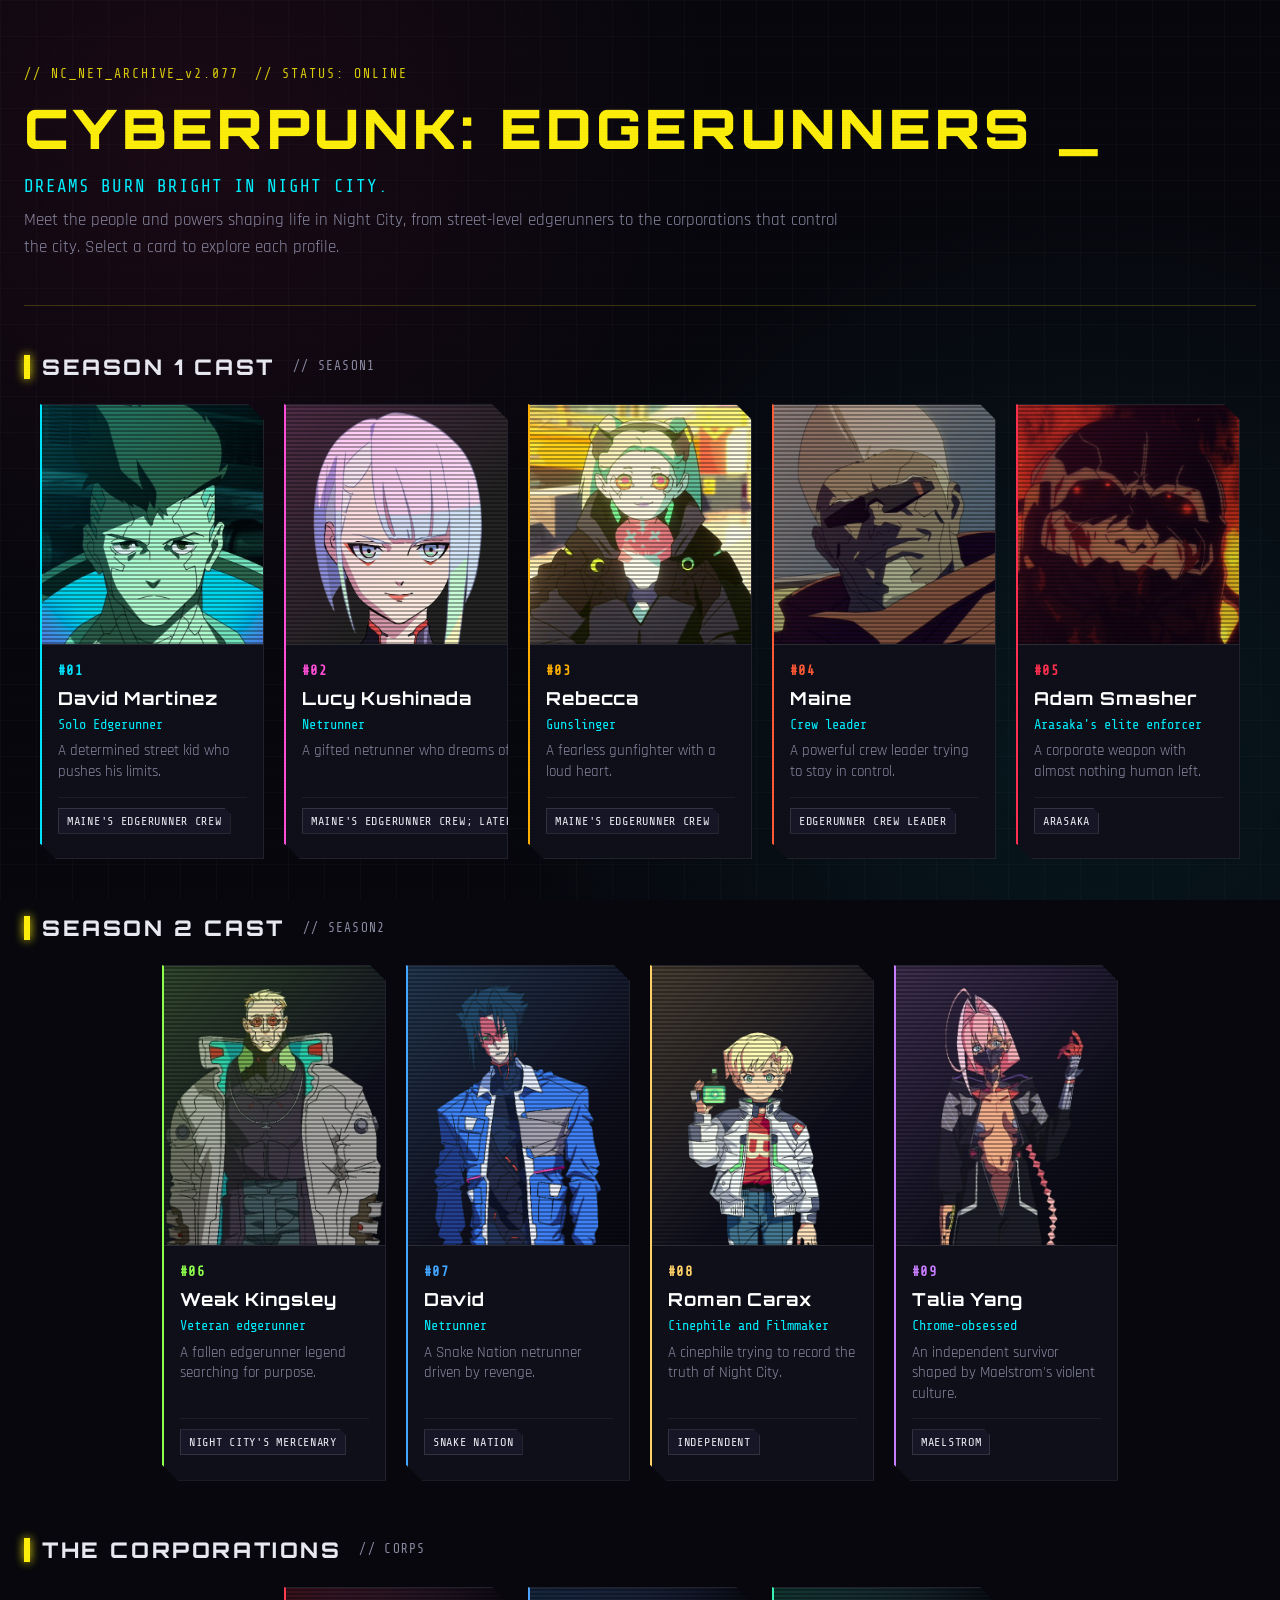
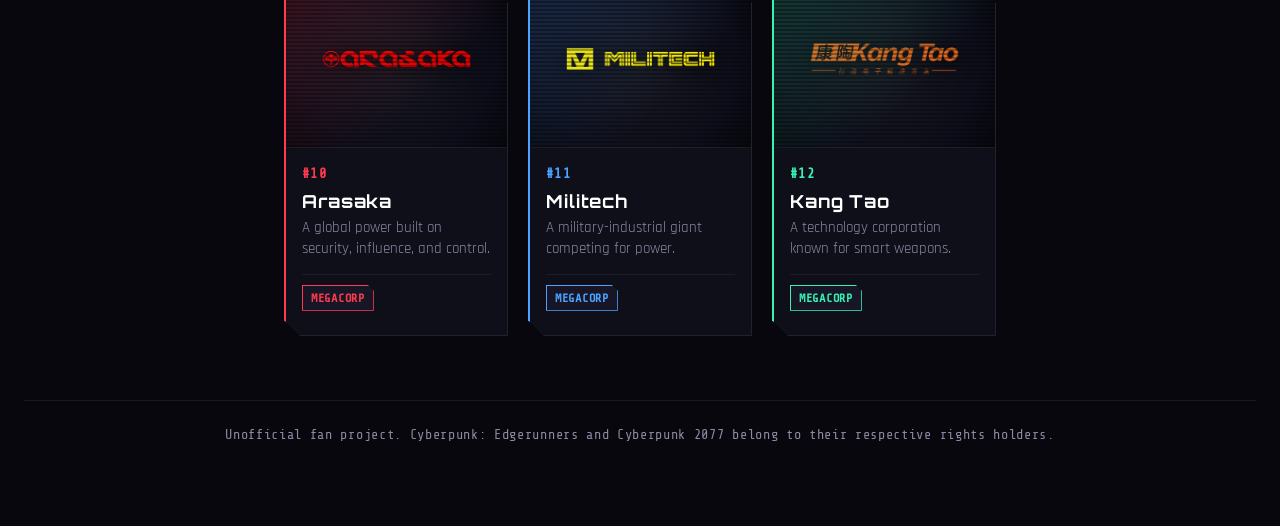
==== A02/index.html @ 6b8f0552 "Add A01 and A02" ====
<!doctype html>
<html lang="en">

<head>
  <meta charset="UTF-8">
  <meta name="viewport" content="width=device-width, initial-scale=1.0">
  <meta name="description" content="Cyberpunk: Edgerunners Character and Megacorporation Dex">
  <title>Cyberpunk: Edgerunners</title>

  <!-- Google Fonts: Orbitron (Display), Rajdhani (Body), Share Tech Mono (HUD/Code) -->
  <link rel="preconnect" href="https://fonts.googleapis.com">
  <link rel="preconnect" href="https://fonts.gstatic.com" crossorigin>
  <link
    href="https://fonts.googleapis.com/css2?family=Orbitron:wght@600;800;900&family=Rajdhani:wght@500;600;700&family=Share+Tech+Mono&display=swap"
    rel="stylesheet">

  <link href="https://cdn.jsdelivr.net/npm/bootstrap@5.3.8/dist/css/bootstrap.min.css" rel="stylesheet"
    integrity="sha384-sRIl4kxILFvY47J16cr9ZwB07vP4J8+LH7qKQnuqkuIAvNWLzeN8tE5YBujZqJLB" crossorigin="anonymous">

  <link rel="stylesheet" href="style.css">
  <script src="script.js" defer></script>
</head>

<body>
  <!-- Ambient CRT Scanlines: Decorative overlay creating a retro display effect -->
  <div class="scanlines" aria-hidden="true"></div>

  <div class="site-wrapper">
    <!-- Header: Dynamic HUD status bar, title and series overview -->
    <header id="page-header" class="site-header">
      <div class="header-inner">
        <div class="hud-bar" aria-hidden="true">
          <span class="hud-status">// NC_NET_ARCHIVE_v2.077</span>
          <span class="hud-status">// STATUS: ONLINE</span>
        </div>
        <h1 id="series-title" class="series-title">
          <span id="title-text">Cyberpunk: Edgerunners</span>
          <span class="blink-cursor" aria-hidden="true">_</span>
        </h1>
        <p id="series-tagline" class="series-tagline"></p>
        <p id="series-intro" class="series-intro"></p>
      </div>
    </header>

    <!-- Main Content Container: Dynamically populated with character and corporation sections -->
    <main id="app" class="app-main" aria-live="polite">
      <!-- Loading Indicator: Displayed until JSON data finishes loading -->
      <div id="loading-state" class="status-box">
        <span class="status-indicator"></span>
        <p>INITIALIZING DATA STREAM...</p>
      </div>
    </main>

    <!-- Footer: Series notes and metadata -->
    <footer id="page-footer" class="site-footer">
      <p id="footer-note" class="footer-note"></p>
    </footer>
  </div>

  <!-- Detail Modal Dialog: Accessible popup displaying full dossiers for characters and corporations -->
  <div id="modal-backdrop" class="modal-backdrop" hidden>
    <div id="detail-modal" class="cyber-modal" role="dialog" aria-modal="true" aria-labelledby="modal-title"
      tabindex="-1">
      <button type="button" id="modal-close-btn" class="modal-close-btn" aria-label="Close profile">✕</button>

      <div id="modal-content" class="modal-content">
        <!-- Dynamically injected profile dossier content -->
      </div>
    </div>
  </div>

  <script src="https://cdn.jsdelivr.net/npm/bootstrap@5.3.8/dist/js/bootstrap.bundle.min.js"
    integrity="sha384-FKyoEForCGlyvwx9Hj09JcYn3nv7wiPVlz7YYwJrWVcXK/BmnVDxM+D2scQbITxI"
    crossorigin="anonymous"></script>
</body>

</html>
---- A02/style.css ----
/* 1. Design Tokens & CSS Custom Properties */
:root {
  /* Surface and Background Colors */
  --bg: #07070d;
  --panel: #0f0f1a;
  --panel-2: #161626;

  /* Typography Colors */
  --text: #e8e8f0;
  --muted: #8a8aa3;

  /* Cyberpunk Accent Colors */
  --yellow: #fcee0a;
  --cyan: #00f0ff;
  --magenta: #ff2a6d;

  /* Default neon accent (dynamically overridden per card/modal) */
  --accent: var(--yellow);

  /* Typography Font Stacks */
  --font-display: 'Orbitron', 'Segoe UI', -apple-system, sans-serif;
  --font-body: 'Rajdhani', system-ui, -apple-system, sans-serif;
  --font-mono: 'Share Tech Mono', ui-monospace, 'Courier New', monospace;

  /* Bootstrap Variable Customizations: Harmonize framework styles with custom palette */
  --bs-body-bg: #07070d;
  --bs-body-color: #e8e8f0;
  --bs-body-font-family: 'Rajdhani', system-ui, -apple-system, sans-serif;
  --bs-font-monospace: 'Share Tech Mono', ui-monospace, 'Courier New', monospace;
  --bs-primary: #fcee0a;
  --bs-info: #00f0ff;
  --bs-danger: #ff2a6d;
  --bs-link-color: #00f0ff;
  --bs-link-hover-color: #fcee0a;
}

/* 2. Reset & Base Document Styles */
*,
*::before,
*::after {
  box-sizing: border-box;
  margin: 0;
  padding: 0;
}

html {
  color-scheme: dark;
  scroll-behavior: smooth;
}

body {
  background-color: var(--bg);
  background-image:
    radial-gradient(circle at 15% 15%, rgba(255, 42, 109, 0.08) 0%, transparent 40%),
    radial-gradient(circle at 85% 85%, rgba(0, 240, 255, 0.07) 0%, transparent 45%),
    linear-gradient(rgba(255, 255, 255, 0.02) 1px, transparent 1px),
    linear-gradient(90deg, rgba(255, 255, 255, 0.02) 1px, transparent 1px);
  background-size: 100% 100%, 100% 100%, 36px 36px, 36px 36px;
  background-attachment: fixed;
  color: var(--text);
  font-family: var(--font-body);
  font-size: 17px;
  line-height: 1.5;
  min-height: 100vh;
  position: relative;
  overflow-x: hidden;
}

/* Prevent background body scrolling when modal overlay is open */
body.modal-open {
  overflow: hidden;
}

/* 3. Decorative CRT Scanlines Overlay */
.scanlines {
  position: fixed;
  inset: 0;
  pointer-events: none;
  z-index: 9999;
  background: repeating-linear-gradient(0deg,
      rgba(0, 0, 0, 0.3) 0px,
      rgba(0, 0, 0, 0.3) 1px,
      transparent 1px,
      transparent 3px);
  opacity: 0.06;
}

/* 4. Site Layout Container */
.site-wrapper {
  max-width: 1280px;
  margin: 0 auto;
  padding: 32px 24px 64px;
  display: flex;
  flex-direction: column;
  min-height: 100vh;
}

/* 5. Site Header */
.site-header {
  margin-bottom: 48px;
  border-bottom: 1px solid rgba(252, 238, 10, 0.2);
  padding-bottom: 28px;
  padding-top: 32px;
  position: relative;
}

.hud-bar {
  display: flex;
  flex-wrap: wrap;
  gap: 16px;
  font-family: var(--font-mono);
  font-size: 0.82rem;
  color: var(--yellow);
  letter-spacing: 0.15em;
  margin-bottom: 12px;
  opacity: 0.85;
}

.series-title {
  font-family: var(--font-display);
  font-size: clamp(2rem, 5vw, 3.4rem);
  font-weight: 900;
  color: var(--yellow);
  letter-spacing: 0.08em;
  text-transform: uppercase;
  margin-bottom: 12px;
  display: inline-block;
  cursor: default;
}

.blink-cursor {
  display: inline-block;
  color: var(--yellow);
  font-weight: 700;
  animation: cursor-blink 1s step-start infinite;
}

@keyframes cursor-blink {
  50% {
    opacity: 0;
  }
}

.series-tagline {
  font-family: var(--font-mono);
  font-size: 1.1rem;
  color: var(--cyan);
  letter-spacing: 0.06em;
  margin-bottom: 8px;
  text-transform: uppercase;
}

.series-intro {
  font-size: 1.05rem;
  color: var(--muted);
  max-width: 820px;
  line-height: 1.6;
}

/* --------------------------------------------------------------------------
   6. Main Content Container & Category Sections
   -------------------------------------------------------------------------- */
.app-main {
  flex: 1;
  display: flex;
  flex-direction: column;
  gap: 56px;
}

.dex-section {
  display: flex;
  flex-direction: column;
}

.section-header {
  display: flex;
  align-items: center;
  gap: 12px;
  margin-bottom: 24px;
}

.section-bar {
  display: inline-block;
  width: 6px;
  height: 24px;
  background-color: var(--yellow);
  box-shadow: 0 0 10px var(--yellow);
  flex-shrink: 0;
}

.section-title {
  font-family: var(--font-display);
  font-size: 1.35rem;
  font-weight: 800;
  letter-spacing: 0.12em;
  text-transform: uppercase;
  color: var(--text);
  margin: 0;
}

.section-tag {
  font-family: var(--font-mono);
  font-size: 0.8rem;
  color: var(--muted);
  letter-spacing: 0.1em;
  margin-left: 6px;
}

/* --------------------------------------------------------------------------
   7. Card Gallery Layout (Centered Flex-Wrap Grid)
   -------------------------------------------------------------------------- */
.cards-row {
  display: flex;
  flex-wrap: wrap;
  justify-content: center;
  gap: 20px;
  width: 100%;
}

/* --------------------------------------------------------------------------
   8. Card Component (Cyberpunk Chamfered Button)
   -------------------------------------------------------------------------- */
.dex-card {
  flex: 0 0 224px;
  width: 224px;
  background: var(--panel);
  border: 1px solid rgba(255, 255, 255, 0.08);
  border-left: 2px solid var(--accent);
  color: var(--text);
  text-align: left;
  cursor: pointer;
  padding: 0;
  display: flex;
  flex-direction: column;
  position: relative;
  clip-path: polygon(0 0, calc(100% - 16px) 0, 100% 16px, 100% 100%, 16px 100%, 0 calc(100% - 16px));
  filter: drop-shadow(0 2px 6px rgba(0, 0, 0, 0.6));
  transition: transform 0.2s cubic-bezier(0.16, 1, 0.3, 1),
    filter 0.2s cubic-bezier(0.16, 1, 0.3, 1),
    border-color 0.2s ease;
  animation: card-appear 0.4s ease backwards;
  animation-delay: calc(var(--card-index, 0) * 45ms);
}

@keyframes card-appear {
  from {
    opacity: 0;
    transform: translateY(14px);
  }
  to {
    opacity: 1;
    transform: translateY(0);
  }
}

.dex-card:hover {
  transform: translateY(-4px);
  border-color: var(--accent);
  filter: drop-shadow(0 0 14px var(--accent));
}

.dex-card:focus-visible {
  outline: 2px solid var(--accent);
  outline-offset: 3px;
  transform: translateY(-4px);
  border-color: var(--accent);
  filter: drop-shadow(0 0 16px var(--accent));
}

/* Card Portrait block */
.card-portrait {
  width: 100%;
  height: 240px;
  background: linear-gradient(135deg, rgba(255, 255, 255, 0.05) 0%, #111120 60%, #080811 100%);
  position: relative;
  display: flex;
  align-items: center;
  justify-content: center;
  overflow: hidden;
  border-bottom: 1px solid rgba(255, 255, 255, 0.08);
}

/* Diagonal accent glow overlay */
.card-portrait::before {
  content: "";
  position: absolute;
  inset: 0;
  background: linear-gradient(135deg, var(--accent) 0%, transparent 65%);
  opacity: 0.2;
  transition: opacity 0.25s ease;
  z-index: 1;
  pointer-events: none;
}

.dex-card:hover .card-portrait::before,
.dex-card:focus-visible .card-portrait::before {
  opacity: 0.38;
}

/* Scanlines on portrait */
.card-portrait::after {
  content: "";
  position: absolute;
  inset: 0;
  background: repeating-linear-gradient(0deg,
      rgba(0, 0, 0, 0.32) 0px,
      rgba(0, 0, 0, 0.32) 2px,
      transparent 2px,
      transparent 4px);
  pointer-events: none;
  z-index: 2;
}

/* Portrait Image (Characters) */
.portrait-image {
  position: absolute;
  inset: 0;
  width: 100%;
  height: 100%;
  object-fit: cover;
  object-position: center 10%;
  z-index: 0;
  transition: transform 0.3s cubic-bezier(0.16, 1, 0.3, 1), filter 0.3s ease;
}

.dex-card:hover .portrait-image,
.dex-card:focus-visible .portrait-image {
  transform: scale(1.05);
}

/* Season 2 Cast: Extra height & top headroom so hair and headwear are fully visible */
#season2 .card-portrait {
  height: 280px;
}

#season2 .portrait-image {
  object-fit: cover;
  object-position: center top;
  padding-top: 14px;
}

/* Corporation Logo Portrait */
.corp-portrait {
  height: 160px;
  background: radial-gradient(circle at center, rgba(255, 255, 255, 0.05) 0%, #0e0e1c 70%, #07070d 100%);
}

.corp-logo-img {
  object-fit: contain;
  padding: 16px;
  filter: drop-shadow(0 0 10px rgba(0, 0, 0, 0.9));
  transition: transform 0.3s cubic-bezier(0.16, 1, 0.3, 1), filter 0.3s ease;
}

.dex-card:hover .corp-logo-img,
.dex-card:focus-visible .corp-logo-img {
  transform: scale(1.08);
  filter: drop-shadow(0 0 12px var(--accent));
}

/* Initials / display letter (fallback) */
.portrait-initials {
  position: relative;
  z-index: 0;
  font-family: var(--font-display);
  font-size: 3rem;
  font-weight: 900;
  color: var(--accent);
  text-shadow: 0 0 16px var(--accent);
  letter-spacing: 0.05em;
  user-select: none;
}

/* Corporation specific geometric badge (fallback) */
.corp-badge {
  display: inline-flex;
  align-items: center;
  justify-content: center;
  width: 72px;
  height: 72px;
  border: 2px solid var(--accent);
  clip-path: polygon(50% 0%, 100% 25%, 100% 75%, 50% 100%, 0% 75%, 0% 25%);
  background: rgba(15, 15, 26, 0.7);
  box-shadow: inset 0 0 12px var(--accent);
}

.corp-badge .portrait-initials {
  font-size: 2.2rem;
}

/* Card Body Content */
.card-content {
  padding: 16px;
  display: flex;
  flex-direction: column;
  flex: 1;
}

.card-top {
  display: flex;
  justify-content: space-between;
  align-items: baseline;
  margin-bottom: 6px;
}

.card-number {
  font-family: var(--font-mono);
  font-size: 0.85rem;
  color: var(--accent);
  font-weight: 700;
  letter-spacing: 0.1em;
}

.card-name {
  font-family: var(--font-display);
  font-size: 1.12rem;
  font-weight: 700;
  color: #ffffff;
  letter-spacing: 0.05em;
  margin-bottom: 6px;
  line-height: 1.25;
}

/* Micro-glitch animation on hover/focus */
@keyframes name-flicker {
  0% { transform: translate(0); opacity: 1; }
  20% { transform: translate(-1.5px, 1px); opacity: 0.85; }
  40% { transform: translate(1.5px, -1px); opacity: 1; }
  60% { transform: translate(-1px, -0.5px); opacity: 0.9; }
  80% { transform: translate(1px, 0.5px); opacity: 1; }
  100% { transform: translate(0); opacity: 1; }
}

.dex-card:hover .card-name,
.dex-card:focus-visible .card-name {
  animation: name-flicker 0.25s ease;
}

.card-role {
  font-family: var(--font-mono);
  font-size: 0.85rem;
  color: var(--cyan);
  margin-bottom: 8px;
  line-height: 1.3;
}

.card-tagline {
  font-size: 0.92rem;
  color: var(--muted);
  line-height: 1.4;
  margin-bottom: 14px;
  flex: 1;
}

.card-footer {
  margin-top: auto;
  padding-top: 10px;
  border-top: 1px solid rgba(255, 255, 255, 0.06);
}

.card-tag {
  display: inline-block;
  font-family: var(--font-mono);
  font-size: 0.75rem;
  color: var(--text);
  background: var(--panel-2);
  border: 1px solid rgba(255, 255, 255, 0.12);
  padding: 3px 8px;
  letter-spacing: 0.06em;
  text-transform: uppercase;
  max-width: 100%;
  white-space: nowrap;
  overflow: hidden;
  text-overflow: ellipsis;
  clip-path: polygon(0 0, calc(100% - 6px) 0, 100% 6px, 100% 100%, 0 100%);
}

.corp-tag {
  color: var(--accent);
  border-color: var(--accent);
  font-weight: 700;
}

/* --------------------------------------------------------------------------
   9. Detail Modal Dialog & Profile Dossiers
   -------------------------------------------------------------------------- */
.modal-backdrop {
  position: fixed;
  inset: 0;
  background: rgba(5, 5, 10, 0.86);
  backdrop-filter: blur(8px);
  -webkit-backdrop-filter: blur(8px);
  display: flex;
  align-items: center;
  justify-content: center;
  z-index: 10000;
  padding: 20px;
  opacity: 1;
  transition: opacity 0.2s ease;
}

.modal-backdrop[hidden] {
  display: none !important;
  opacity: 0;
}

.cyber-modal {
  background: var(--panel);
  border: 1px solid var(--accent);
  max-width: 760px;
  width: 100%;
  max-height: 90vh;
  position: relative;
  display: flex;
  flex-direction: column;
  outline: none;
  clip-path: polygon(0 0, calc(100% - 24px) 0, 100% 24px, 100% calc(100% - 24px), calc(100% - 24px) 100%, 24px 100%, 0 calc(100% - 24px), 0 0);
  filter: drop-shadow(0 0 24px var(--accent));
  animation: modal-zoom-in 0.2s cubic-bezier(0.16, 1, 0.3, 1);
}

@keyframes modal-zoom-in {
  from { opacity: 0; transform: scale(0.96); }
  to { opacity: 1; transform: scale(1); }
}

.modal-close-btn {
  position: absolute;
  top: 14px;
  right: 18px;
  background: var(--panel-2);
  border: 1px solid var(--accent);
  color: var(--text);
  font-family: var(--font-display);
  font-size: 1.1rem;
  width: 38px;
  height: 38px;
  cursor: pointer;
  display: flex;
  align-items: center;
  justify-content: center;
  z-index: 10;
  clip-path: polygon(0 0, calc(100% - 8px) 0, 100% 8px, 100% 100%, 8px 100%, 0 calc(100% - 8px));
  transition: background 0.15s ease, color 0.15s ease, border-color 0.15s ease;
}

.modal-close-btn:hover {
  background: var(--magenta);
  color: #ffffff;
  border-color: var(--magenta);
}

.modal-close-btn:focus-visible {
  outline: 2px solid var(--yellow);
  outline-offset: 2px;
}

.modal-content {
  padding: 36px 36px 40px;
  overflow-y: auto;
  max-height: calc(90vh - 2px);
  display: flex;
  flex-direction: column;
  gap: 24px;
}

/* Custom Scrollbar for Modal */
.modal-content::-webkit-scrollbar { width: 8px; }
.modal-content::-webkit-scrollbar-track { background: var(--panel-2); }
.modal-content::-webkit-scrollbar-thumb { background: var(--accent); }

/* Modal Header Elements */
.modal-header-block {
  border-bottom: 1px solid rgba(255, 255, 255, 0.1);
  padding-bottom: 20px;
  padding-right: 48px;
}

.modal-number {
  font-family: var(--font-mono);
  font-size: 1rem;
  color: var(--accent);
  font-weight: 700;
  letter-spacing: 0.15em;
  margin-bottom: 4px;
}

.modal-title {
  font-family: var(--font-display);
  font-size: clamp(1.7rem, 3.5vw, 2.4rem);
  font-weight: 900;
  color: #ffffff;
  letter-spacing: 0.06em;
  line-height: 1.15;
  margin-bottom: 6px;
}

.modal-alias {
  font-family: var(--font-mono);
  font-size: 0.95rem;
  color: var(--cyan);
  letter-spacing: 0.08em;
  margin-bottom: 8px;
}

.modal-tagline {
  font-size: 1.15rem;
  color: var(--muted);
  font-style: italic;
  line-height: 1.4;
}

/* Modal Meta Line */
.modal-meta {
  display: flex;
  flex-wrap: wrap;
  gap: 16px 24px;
  background: var(--panel-2);
  padding: 12px 16px;
  border-left: 3px solid var(--accent);
}

.meta-item {
  font-family: var(--font-mono);
  font-size: 0.9rem;
  color: var(--text);
}

.meta-label {
  color: var(--accent);
  font-weight: 700;
  margin-right: 6px;
}

/* Modal Sections */
.modal-section {
  display: flex;
  flex-direction: column;
  gap: 8px;
}

.modal-section-title {
  font-family: var(--font-display);
  font-size: 1rem;
  font-weight: 800;
  color: var(--accent);
  letter-spacing: 0.12em;
  text-transform: uppercase;
  display: flex;
  align-items: center;
  gap: 10px;
}

.modal-text {
  font-size: 1.05rem;
  color: var(--text);
  line-height: 1.6;
}

/* Chips container for personality traits */
.chips-container {
  display: flex;
  flex-wrap: wrap;
  gap: 8px;
  margin-bottom: 6px;
}

.chip {
  font-family: var(--font-mono);
  font-size: 0.85rem;
  background: var(--panel-2);
  color: var(--text);
  border: 1px solid var(--accent);
  padding: 4px 10px;
  letter-spacing: 0.06em;
  clip-path: polygon(0 0, calc(100% - 6px) 0, 100% 6px, 100% 100%, 0 100%);
}

/* Lists in Modal */
.modal-list {
  list-style: none;
  display: flex;
  flex-direction: column;
  gap: 8px;
}

.modal-list li {
  position: relative;
  padding-left: 20px;
  line-height: 1.5;
  color: var(--text);
}

.modal-list li::before {
  content: "▶";
  position: absolute;
  left: 0;
  top: 1px;
  font-size: 0.75rem;
  color: var(--accent);
}

/* Relationships */
.relationships-list {
  display: flex;
  flex-direction: column;
  gap: 12px;
}

.relationship-card {
  background: var(--panel-2);
  border-left: 2px solid var(--accent);
  padding: 10px 14px;
}

.rel-name {
  font-family: var(--font-mono);
  font-size: 0.95rem;
  font-weight: 700;
  color: var(--cyan);
  margin-bottom: 2px;
}

.rel-bond {
  font-size: 0.95rem;
  color: var(--text);
  line-height: 1.45;
}

/* Spoiler label & Fate */
.spoiler-tag {
  font-family: var(--font-mono);
  font-size: 0.7rem;
  background: var(--magenta);
  color: #ffffff;
  padding: 2px 6px;
  letter-spacing: 0.08em;
  font-weight: 700;
}

.redacted-notice {
  font-family: var(--font-mono);
  background: rgba(255, 42, 109, 0.12);
  border: 1px dashed var(--magenta);
  color: var(--magenta);
  padding: 10px 14px;
  font-size: 0.95rem;
  letter-spacing: 0.05em;
  display: flex;
  align-items: center;
  gap: 10px;
}

.redacted-tag {
  font-weight: 700;
  background: var(--magenta);
  color: #000000;
  padding: 2px 6px;
}

/* Connected Character Chips (Interactive) */
.connected-characters-grid {
  display: flex;
  flex-wrap: wrap;
  gap: 10px;
}

.connected-char-btn {
  font-family: var(--font-display);
  font-size: 0.85rem;
  font-weight: 700;
  letter-spacing: 0.06em;
  background: var(--panel-2);
  color: var(--text);
  border: 1px solid var(--char-accent, var(--cyan));
  padding: 8px 14px;
  cursor: pointer;
  display: inline-flex;
  align-items: center;
  gap: 8px;
  clip-path: polygon(0 0, calc(100% - 8px) 0, 100% 8px, 100% 100%, 8px 100%, 0 calc(100% - 8px));
  transition: background 0.15s ease, transform 0.15s ease, filter 0.15s ease;
}

.connected-char-btn:hover {
  background: var(--char-accent, var(--cyan));
  color: #07070d;
  transform: translateY(-2px);
  filter: drop-shadow(0 0 10px var(--char-accent, var(--cyan)));
}

.connected-char-btn:focus-visible {
  outline: 2px solid var(--yellow);
  outline-offset: 2px;
}

.char-chip-dot {
  display: inline-block;
  width: 8px;
  height: 8px;
  border-radius: 50%;
  background: var(--char-accent, var(--cyan));
  box-shadow: 0 0 6px var(--char-accent, var(--cyan));
}

.connected-char-btn:hover .char-chip-dot {
  background: #07070d;
}

/* --------------------------------------------------------------------------
   10. Status Indicator & System Error Displays
   -------------------------------------------------------------------------- */
.status-box {
  background: var(--panel);
  border: 1px solid rgba(255, 255, 255, 0.1);
  border-left: 4px solid var(--yellow);
  padding: 32px;
  text-align: center;
  font-family: var(--font-mono);
  letter-spacing: 0.1em;
  max-width: 640px;
  margin: 40px auto;
}

.status-indicator {
  display: inline-block;
  width: 14px;
  height: 14px;
  background: var(--yellow);
  margin-bottom: 16px;
  box-shadow: 0 0 10px var(--yellow);
  animation: cursor-blink 1s infinite;
}

.error-box {
  background: rgba(255, 42, 109, 0.08);
  border: 1px solid var(--magenta);
  border-left: 4px solid var(--magenta);
  color: var(--text);
  padding: 32px;
  max-width: 720px;
  margin: 40px auto;
  font-family: var(--font-mono);
}

.error-title {
  color: var(--magenta);
  font-family: var(--font-display);
  font-size: 1.25rem;
  margin-bottom: 12px;
  letter-spacing: 0.08em;
}

.error-message {
  font-size: 1rem;
  line-height: 1.6;
  margin-bottom: 16px;
}

.error-help {
  font-size: 0.9rem;
  color: var(--muted);
  background: var(--panel);
  padding: 12px 16px;
  border-left: 2px solid var(--cyan);
}

/* --------------------------------------------------------------------------
   11. Site Footer
   -------------------------------------------------------------------------- */
.site-footer {
  margin-top: 64px;
  padding-top: 24px;
  border-top: 1px solid rgba(255, 255, 255, 0.08);
  font-family: var(--font-mono);
  font-size: 0.85rem;
  color: var(--muted);
  text-align: center;
  letter-spacing: 0.05em;
}

/* --------------------------------------------------------------------------
   12. Responsive Breakpoints
   -------------------------------------------------------------------------- */
@media (min-width: 1100px) and (max-width: 1220px) {
  .cards-row { gap: 16px; }
  .dex-card { flex: 0 0 196px; width: 196px; }
}

@media (min-width: 700px) and (max-width: 1099px) {
  .cards-row { gap: 20px; }
  .dex-card { flex: 0 0 216px; width: 216px; }
}

@media (max-width: 699px) {
  .site-wrapper { padding: 20px 14px 40px; }
  .site-header { margin-bottom: 32px; }
  .cards-row { gap: 14px; }
  .dex-card {
    flex: 0 0 calc(50% - 10px);
    width: calc(50% - 10px);
    min-width: 160px;
    max-width: 260px;
  }
  .modal-content { padding: 28px 20px 32px; }
}

@media (max-width: 440px) {
  .dex-card { flex: 0 0 100%; width: 100%; max-width: 320px; }
  .series-title { font-size: 1.8rem; }
}

/* --------------------------------------------------------------------------
   13. Accessibility & Motion Preferences
   -------------------------------------------------------------------------- */
@media (prefers-reduced-motion: reduce) {
  *, *::before, *::after {
    animation-duration: 0.01ms !important;
    animation-iteration-count: 1 !important;
    transition-duration: 0.01ms !important;
    scroll-behavior: auto !important;
  }
  .blink-cursor,
  .status-indicator { animation: none !important; opacity: 1 !important; }
  .dex-card:hover,
  .dex-card:focus-visible { transform: none !important; }
  .dex-card { animation: none !important; }
}
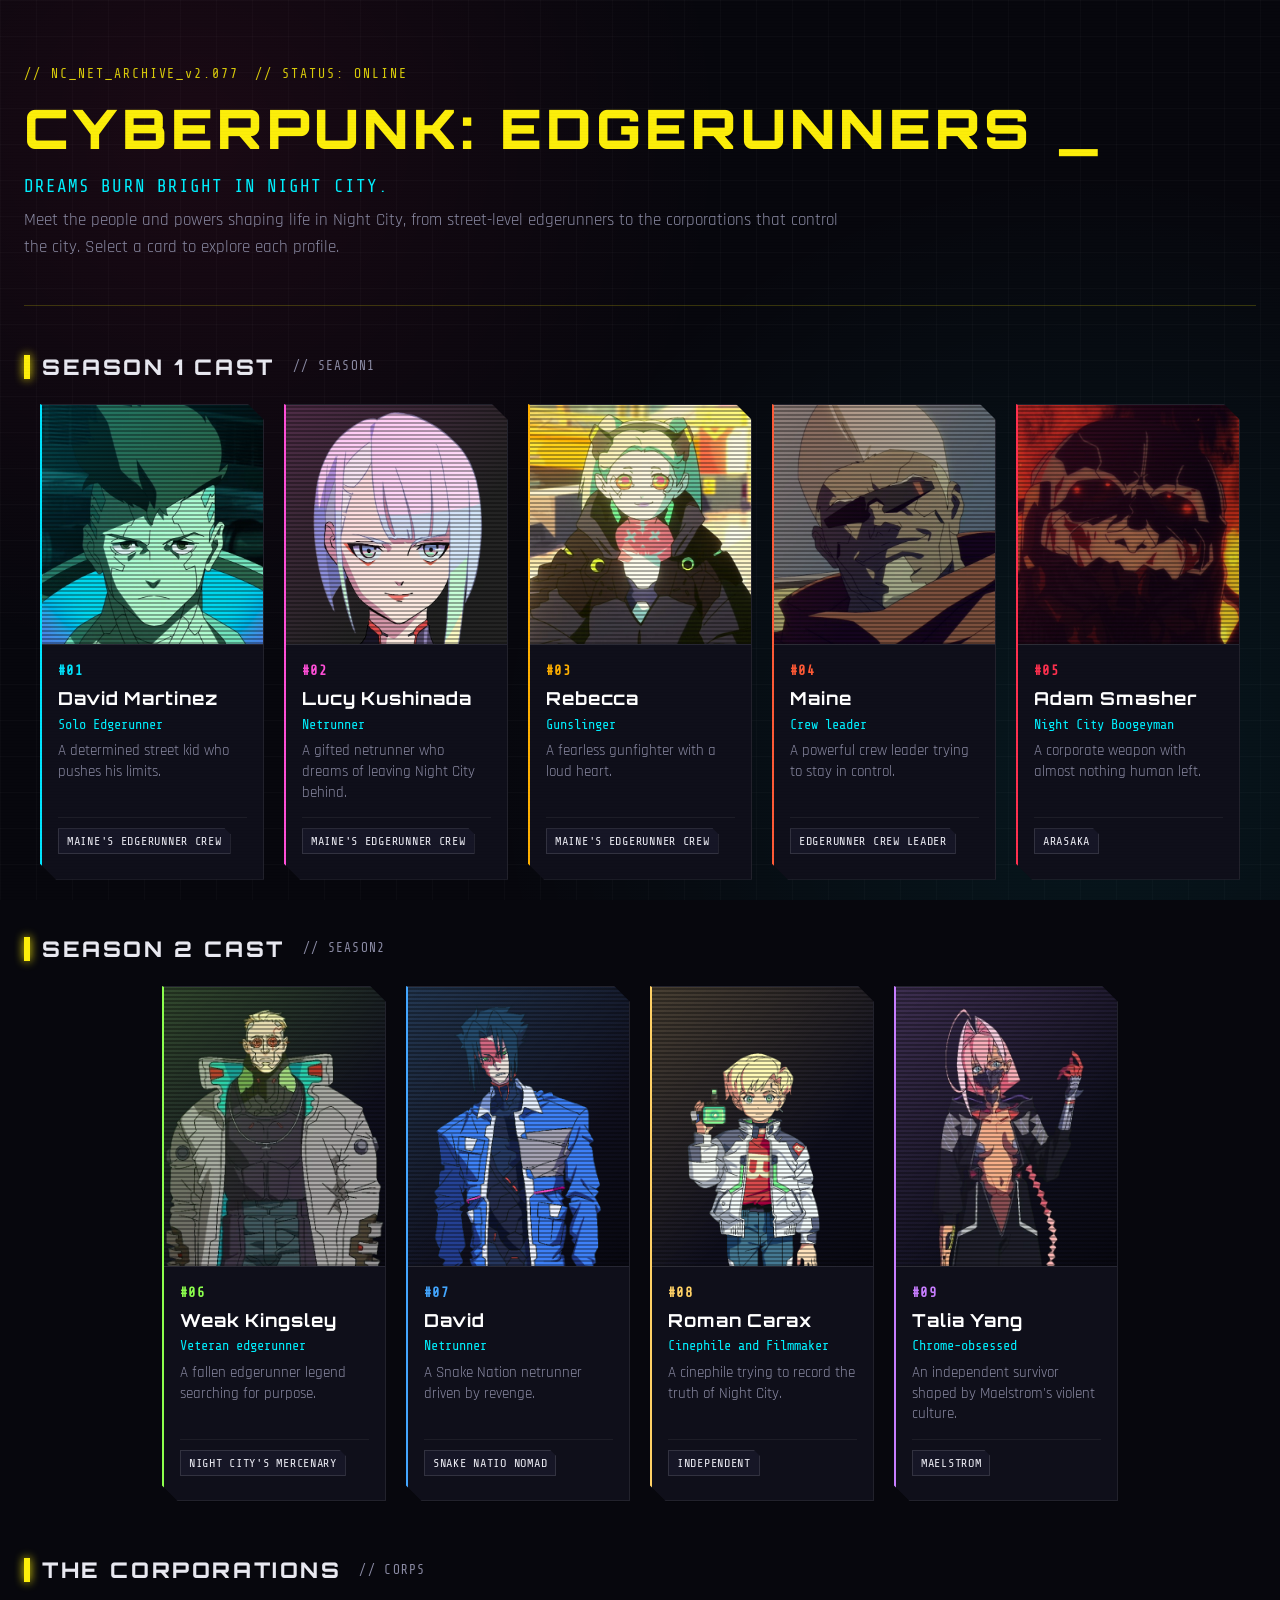
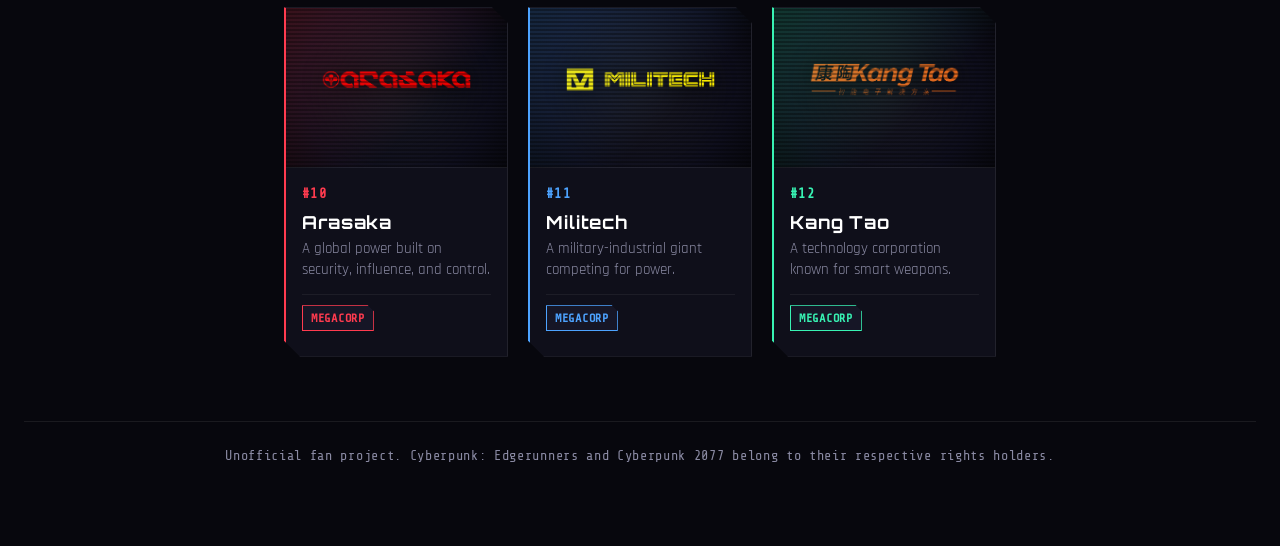
==== commit dfa65d01: "Move script.js and style.css to assets directory" ====
--- a/A02/index.html
+++ b/A02/index.html
@@ -17,8 +17,8 @@
   <link href="https://cdn.jsdelivr.net/npm/bootstrap@5.3.8/dist/css/bootstrap.min.css" rel="stylesheet"
     integrity="sha384-sRIl4kxILFvY47J16cr9ZwB07vP4J8+LH7qKQnuqkuIAvNWLzeN8tE5YBujZqJLB" crossorigin="anonymous">
 
-  <link rel="stylesheet" href="style.css">
-  <script src="script.js" defer></script>
+  <link rel="stylesheet" href="assets/style.css">
+  <script src="assets/script.js" defer></script>
 </head>
 
 <body>
--- a/A02/assets/style.css
+++ b/A02/assets/style.css
@@ -0,0 +1,1169 @@
+/* 1. Design Tokens & CSS Custom Properties */
+:root {
+  /* Surface and Background Colors */
+  --bg: #07070d;
+  --panel: #0f0f1a;
+  --panel-2: #161626;
+
+  /* Typography Colors */
+  --text: #e8e8f0;
+  --muted: #8a8aa3;
+
+  /* Cyberpunk Accent Colors */
+  --yellow: #fcee0a;
+  --cyan: #00f0ff;
+  --magenta: #ff2a6d;
+
+  /* Default neon accent (dynamically overridden per card/modal) */
+  --accent: var(--yellow);
+
+  /* Typography Font Stacks */
+  --font-display: 'Orbitron', 'Segoe UI', -apple-system, sans-serif;
+  --font-body: 'Rajdhani', system-ui, -apple-system, sans-serif;
+  --font-mono: 'Share Tech Mono', ui-monospace, 'Courier New', monospace;
+
+  /* Bootstrap Variable Customizations: Harmonize framework styles with custom palette */
+  --bs-body-bg: #07070d;
+  --bs-body-color: #e8e8f0;
+  --bs-body-font-family: 'Rajdhani', system-ui, -apple-system, sans-serif;
+  --bs-font-monospace: 'Share Tech Mono', ui-monospace, 'Courier New', monospace;
+  --bs-primary: #fcee0a;
+  --bs-info: #00f0ff;
+  --bs-danger: #ff2a6d;
+  --bs-link-color: #00f0ff;
+  --bs-link-hover-color: #fcee0a;
+}
+
+/* 2. Reset & Base Document Styles */
+*,
+*::before,
+*::after {
+  box-sizing: border-box;
+  margin: 0;
+  padding: 0;
+}
+
+html {
+  color-scheme: dark;
+  scroll-behavior: smooth;
+}
+
+body {
+  background-color: var(--bg);
+  color: var(--text);
+  font-family: var(--font-body);
+  font-size: 17px;
+  line-height: 1.5;
+  min-height: 100vh;
+  position: relative;
+  overflow-x: hidden;
+}
+
+/* Hardware-accelerated background layer (replaces laggy background-attachment: fixed) */
+body::before {
+  content: "";
+  position: fixed;
+  inset: 0;
+  background-color: var(--bg);
+  background-image:
+    radial-gradient(circle at 15% 15%, rgba(255, 42, 109, 0.08) 0%, transparent 40%),
+    radial-gradient(circle at 85% 85%, rgba(0, 240, 255, 0.07) 0%, transparent 45%),
+    linear-gradient(rgba(255, 255, 255, 0.02) 1px, transparent 1px),
+    linear-gradient(90deg, rgba(255, 255, 255, 0.02) 1px, transparent 1px);
+  background-size: 100% 100%, 100% 100%, 36px 36px, 36px 36px;
+  pointer-events: none;
+  z-index: 0;
+  transform: translateZ(0);
+}
+
+/* Prevent background body scrolling when modal overlay is open */
+body.modal-open {
+  overflow: hidden;
+}
+
+/* 3. Decorative CRT Scanlines Overlay */
+.scanlines {
+  position: fixed;
+  inset: 0;
+  pointer-events: none;
+  z-index: 9999;
+  background: repeating-linear-gradient(0deg,
+      rgba(0, 0, 0, 0.3) 0px,
+      rgba(0, 0, 0, 0.3) 1px,
+      transparent 1px,
+      transparent 3px);
+  opacity: 0.06;
+  transform: translateZ(0);
+}
+
+/* 4. Site Layout Container */
+.site-wrapper {
+  max-width: 1280px;
+  margin: 0 auto;
+  padding: 32px 24px 64px;
+  display: flex;
+  flex-direction: column;
+  min-height: 100vh;
+  position: relative;
+  z-index: 1;
+}
+
+/* 5. Site Header */
+.site-header {
+  margin-bottom: 48px;
+  border-bottom: 1px solid rgba(252, 238, 10, 0.2);
+  padding-bottom: 28px;
+  padding-top: 32px;
+  position: relative;
+}
+
+.hud-bar {
+  display: flex;
+  flex-wrap: wrap;
+  gap: 16px;
+  font-family: var(--font-mono);
+  font-size: 0.82rem;
+  color: var(--yellow);
+  letter-spacing: 0.15em;
+  margin-bottom: 12px;
+  opacity: 0.85;
+}
+
+.series-title {
+  font-family: var(--font-display);
+  font-size: clamp(2rem, 5vw, 3.4rem);
+  font-weight: 900;
+  color: var(--yellow);
+  letter-spacing: 0.08em;
+  text-transform: uppercase;
+  margin-bottom: 12px;
+  display: inline-block;
+  cursor: default;
+}
+
+.blink-cursor {
+  display: inline-block;
+  color: var(--yellow);
+  font-weight: 700;
+  animation: cursor-blink 1s steps(1) infinite;
+  will-change: opacity;
+}
+
+@keyframes cursor-blink {
+
+  0%,
+  100% {
+    opacity: 1;
+  }
+
+  50% {
+    opacity: 0;
+  }
+}
+
+.series-tagline {
+  font-family: var(--font-mono);
+  font-size: 1.1rem;
+  color: var(--cyan);
+  letter-spacing: 0.06em;
+  margin-bottom: 8px;
+  text-transform: uppercase;
+}
+
+.series-intro {
+  font-size: 1.05rem;
+  color: var(--muted);
+  max-width: 820px;
+  line-height: 1.6;
+}
+
+/* --------------------------------------------------------------------------
+   6. Main Content Container & Category Sections
+   -------------------------------------------------------------------------- */
+.app-main {
+  flex: 1;
+  display: flex;
+  flex-direction: column;
+  gap: 56px;
+}
+
+.dex-section {
+  display: flex;
+  flex-direction: column;
+}
+
+.section-header {
+  display: flex;
+  align-items: center;
+  gap: 12px;
+  margin-bottom: 24px;
+}
+
+.section-bar {
+  display: inline-block;
+  width: 6px;
+  height: 24px;
+  background-color: var(--yellow);
+  box-shadow: 0 0 10px var(--yellow);
+  flex-shrink: 0;
+}
+
+.section-title {
+  font-family: var(--font-display);
+  font-size: 1.35rem;
+  font-weight: 800;
+  letter-spacing: 0.12em;
+  text-transform: uppercase;
+  color: var(--text);
+  margin: 0;
+}
+
+.section-tag {
+  font-family: var(--font-mono);
+  font-size: 0.8rem;
+  color: var(--muted);
+  letter-spacing: 0.1em;
+  margin-left: 6px;
+}
+
+/* --------------------------------------------------------------------------
+   7. Card Gallery Layout (Centered Flex-Wrap Grid)
+   -------------------------------------------------------------------------- */
+.cards-row {
+  display: flex;
+  flex-wrap: wrap;
+  justify-content: center;
+  gap: 20px;
+  width: 100%;
+}
+
+/* --------------------------------------------------------------------------
+   8. Card Component (Cyberpunk Chamfered Button)
+   -------------------------------------------------------------------------- */
+.dex-card {
+  flex: 0 0 224px;
+  width: 224px;
+  background: var(--panel);
+  border: 1px solid rgba(255, 255, 255, 0.08);
+  border-left: 2px solid var(--accent);
+  color: var(--text);
+  text-align: left;
+  cursor: pointer;
+  padding: 0;
+  display: flex;
+  flex-direction: column;
+  position: relative;
+  clip-path: polygon(0 0, calc(100% - 16px) 0, 100% 16px, 100% 100%, 16px 100%, 0 calc(100% - 16px));
+  filter: drop-shadow(0 2px 6px rgba(0, 0, 0, 0.6));
+  transform: translateZ(0);
+  transition: transform 0.2s cubic-bezier(0.16, 1, 0.3, 1),
+    filter 0.2s cubic-bezier(0.16, 1, 0.3, 1),
+    border-color 0.2s ease;
+  animation: card-appear 0.4s ease backwards;
+  animation-delay: calc(var(--card-index, 0) * 45ms);
+}
+
+@keyframes card-appear {
+  from {
+    opacity: 0;
+    transform: translateY(14px);
+  }
+
+  to {
+    opacity: 1;
+    transform: translateY(0);
+  }
+}
+
+.dex-card:hover {
+  transform: translateY(-4px);
+  border-color: var(--accent);
+  filter: drop-shadow(0 0 14px var(--accent));
+}
+
+.dex-card:focus-visible {
+  outline: 2px solid var(--accent);
+  outline-offset: 3px;
+  transform: translateY(-4px);
+  border-color: var(--accent);
+  filter: drop-shadow(0 0 16px var(--accent));
+}
+
+/* Card Portrait block */
+.card-portrait {
+  width: 100%;
+  height: 240px;
+  background: linear-gradient(135deg, rgba(255, 255, 255, 0.05) 0%, #111120 60%, #080811 100%);
+  position: relative;
+  display: flex;
+  align-items: center;
+  justify-content: center;
+  overflow: hidden;
+  border-bottom: 1px solid rgba(255, 255, 255, 0.08);
+}
+
+/* Diagonal accent glow overlay */
+.card-portrait::before {
+  content: "";
+  position: absolute;
+  inset: 0;
+  background: linear-gradient(135deg, var(--accent) 0%, transparent 65%);
+  opacity: 0.2;
+  transition: opacity 0.25s ease;
+  z-index: 1;
+  pointer-events: none;
+}
+
+.dex-card:hover .card-portrait::before,
+.dex-card:focus-visible .card-portrait::before {
+  opacity: 0.38;
+}
+
+/* Scanlines on portrait */
+.card-portrait::after {
+  content: "";
+  position: absolute;
+  inset: 0;
+  background: repeating-linear-gradient(0deg,
+      rgba(0, 0, 0, 0.32) 0px,
+      rgba(0, 0, 0, 0.32) 2px,
+      transparent 2px,
+      transparent 4px);
+  pointer-events: none;
+  z-index: 2;
+}
+
+/* Portrait Image (Characters) */
+.portrait-image {
+  position: absolute;
+  inset: 0;
+  width: 100%;
+  height: 100%;
+  object-fit: cover;
+  object-position: center 10%;
+  z-index: 0;
+  transition: transform 0.3s cubic-bezier(0.16, 1, 0.3, 1), filter 0.3s ease;
+}
+
+.dex-card:hover .portrait-image,
+.dex-card:focus-visible .portrait-image {
+  transform: scale(1.05);
+}
+
+/* Individual character portrait alignment adjustments */
+#card-david-martinez .portrait-image {
+  object-position: center 25%;
+}
+
+#card-lucy-kushinada .portrait-image {
+  object-position: center 30%;
+}
+
+/* Season 2 Cast: Extra height & top headroom so hair and headwear are fully visible */
+#season2 .card-portrait {
+  height: 280px;
+}
+
+#season2 .portrait-image {
+  object-fit: cover;
+  object-position: center top;
+  padding-top: 14px;
+}
+
+/* Corporation Logo Portrait */
+.corp-portrait {
+  height: 160px;
+  background: radial-gradient(circle at center, rgba(255, 255, 255, 0.05) 0%, #0e0e1c 70%, #07070d 100%);
+}
+
+.corp-logo-img {
+  object-fit: contain;
+  padding: 16px;
+  filter: drop-shadow(0 0 10px rgba(0, 0, 0, 0.9));
+  transition: transform 0.3s cubic-bezier(0.16, 1, 0.3, 1), filter 0.3s ease;
+}
+
+.dex-card:hover .corp-logo-img,
+.dex-card:focus-visible .corp-logo-img {
+  transform: scale(1.08);
+  filter: drop-shadow(0 0 12px var(--accent));
+}
+
+/* Initials / display letter (fallback) */
+.portrait-initials {
+  position: relative;
+  z-index: 0;
+  font-family: var(--font-display);
+  font-size: 3rem;
+  font-weight: 900;
+  color: var(--accent);
+  text-shadow: 0 0 16px var(--accent);
+  letter-spacing: 0.05em;
+  user-select: none;
+}
+
+/* Corporation specific geometric badge (fallback) */
+.corp-badge {
+  display: inline-flex;
+  align-items: center;
+  justify-content: center;
+  width: 72px;
+  height: 72px;
+  border: 2px solid var(--accent);
+  clip-path: polygon(50% 0%, 100% 25%, 100% 75%, 50% 100%, 0% 75%, 0% 25%);
+  background: rgba(15, 15, 26, 0.7);
+  box-shadow: inset 0 0 12px var(--accent);
+}
+
+.corp-badge .portrait-initials {
+  font-size: 2.2rem;
+}
+
+/* Card Body Content */
+.card-content {
+  padding: 16px;
+  display: flex;
+  flex-direction: column;
+  flex: 1;
+}
+
+.card-top {
+  display: flex;
+  justify-content: space-between;
+  align-items: baseline;
+  margin-bottom: 6px;
+}
+
+.card-number {
+  font-family: var(--font-mono);
+  font-size: 0.85rem;
+  color: var(--accent);
+  font-weight: 700;
+  letter-spacing: 0.1em;
+}
+
+.card-name {
+  font-family: var(--font-display);
+  font-size: 1.12rem;
+  font-weight: 700;
+  color: #ffffff;
+  letter-spacing: 0.05em;
+  margin-bottom: 6px;
+  line-height: 1.25;
+}
+
+/* Micro-glitch animation on hover/focus */
+@keyframes name-flicker {
+  0% {
+    transform: translate(0);
+    opacity: 1;
+  }
+
+  20% {
+    transform: translate(-1.5px, 1px);
+    opacity: 0.85;
+  }
+
+  40% {
+    transform: translate(1.5px, -1px);
+    opacity: 1;
+  }
+
+  60% {
+    transform: translate(-1px, -0.5px);
+    opacity: 0.9;
+  }
+
+  80% {
+    transform: translate(1px, 0.5px);
+    opacity: 1;
+  }
+
+  100% {
+    transform: translate(0);
+    opacity: 1;
+  }
+}
+
+.dex-card:hover .card-name,
+.dex-card:focus-visible .card-name {
+  animation: name-flicker 0.25s ease;
+}
+
+.card-role {
+  font-family: var(--font-mono);
+  font-size: 0.85rem;
+  color: var(--cyan);
+  margin-bottom: 8px;
+  line-height: 1.3;
+}
+
+.card-tagline {
+  font-size: 0.92rem;
+  color: var(--muted);
+  line-height: 1.4;
+  margin-bottom: 14px;
+  flex: 1;
+}
+
+.card-footer {
+  margin-top: auto;
+  padding-top: 10px;
+  border-top: 1px solid rgba(255, 255, 255, 0.06);
+}
+
+.card-tag {
+  display: inline-block;
+  font-family: var(--font-mono);
+  font-size: 0.75rem;
+  color: var(--text);
+  background: var(--panel-2);
+  border: 1px solid rgba(255, 255, 255, 0.12);
+  padding: 3px 8px;
+  letter-spacing: 0.06em;
+  text-transform: uppercase;
+  max-width: 100%;
+  white-space: nowrap;
+  overflow: hidden;
+  text-overflow: ellipsis;
+  clip-path: polygon(0 0, calc(100% - 6px) 0, 100% 6px, 100% 100%, 0 100%);
+}
+
+.corp-tag {
+  color: var(--accent);
+  border-color: var(--accent);
+  font-weight: 700;
+}
+
+/* --------------------------------------------------------------------------
+   9. Detail Modal Dialog & Profile Dossiers
+   -------------------------------------------------------------------------- */
+.modal-backdrop {
+  position: fixed;
+  inset: 0;
+  background: rgba(5, 5, 10, 0.86);
+  backdrop-filter: blur(8px);
+  -webkit-backdrop-filter: blur(8px);
+  display: flex;
+  align-items: center;
+  justify-content: center;
+  z-index: 10000;
+  padding: 20px;
+  opacity: 1;
+  transition: opacity 0.2s ease;
+}
+
+.modal-backdrop[hidden] {
+  display: none !important;
+  opacity: 0;
+}
+
+.cyber-modal {
+  background: var(--panel);
+  border: 1px solid var(--accent);
+  max-width: 760px;
+  width: 100%;
+  max-height: 90vh;
+  position: relative;
+  display: flex;
+  flex-direction: column;
+  outline: none;
+  clip-path: polygon(0 0, calc(100% - 24px) 0, 100% 24px, 100% calc(100% - 24px), calc(100% - 24px) 100%, 24px 100%, 0 calc(100% - 24px), 0 0);
+  filter: drop-shadow(0 0 24px var(--accent));
+  animation: modal-zoom-in 0.2s cubic-bezier(0.16, 1, 0.3, 1);
+}
+
+@keyframes modal-zoom-in {
+  from {
+    opacity: 0;
+    transform: scale(0.96);
+  }
+
+  to {
+    opacity: 1;
+    transform: scale(1);
+  }
+}
+
+.modal-close-btn {
+  position: absolute;
+  top: 14px;
+  right: 18px;
+  background: var(--panel-2);
+  border: 1px solid var(--accent);
+  color: var(--text);
+  font-family: var(--font-display);
+  font-size: 1.1rem;
+  width: 38px;
+  height: 38px;
+  cursor: pointer;
+  display: flex;
+  align-items: center;
+  justify-content: center;
+  z-index: 10;
+  clip-path: polygon(0 0, calc(100% - 8px) 0, 100% 8px, 100% 100%, 8px 100%, 0 calc(100% - 8px));
+  transition: background 0.15s ease, color 0.15s ease, border-color 0.15s ease;
+}
+
+.modal-close-btn:hover {
+  background: var(--magenta);
+  color: #ffffff;
+  border-color: var(--magenta);
+}
+
+.modal-close-btn:focus-visible {
+  outline: 2px solid var(--yellow);
+  outline-offset: 2px;
+}
+
+.modal-content {
+  padding: 36px 36px 40px;
+  overflow-y: auto;
+  max-height: calc(90vh - 2px);
+  display: flex;
+  flex-direction: column;
+  gap: 24px;
+}
+
+/* Custom Scrollbar for Modal */
+.modal-content::-webkit-scrollbar {
+  width: 8px;
+}
+
+.modal-content::-webkit-scrollbar-track {
+  background: var(--panel-2);
+}
+
+.modal-content::-webkit-scrollbar-thumb {
+  background: var(--accent);
+}
+
+/* Modal Header Elements */
+.modal-header-block {
+  border-bottom: 1px solid rgba(255, 255, 255, 0.1);
+  padding-bottom: 20px;
+  padding-right: 48px;
+}
+
+.modal-number {
+  font-family: var(--font-mono);
+  font-size: 1rem;
+  color: var(--accent);
+  font-weight: 700;
+  letter-spacing: 0.15em;
+  margin-bottom: 4px;
+}
+
+.modal-title {
+  font-family: var(--font-display);
+  font-size: clamp(1.7rem, 3.5vw, 2.4rem);
+  font-weight: 900;
+  color: #ffffff;
+  letter-spacing: 0.06em;
+  line-height: 1.15;
+  margin-bottom: 6px;
+}
+
+.modal-alias {
+  font-family: var(--font-mono);
+  font-size: 0.95rem;
+  color: var(--cyan);
+  letter-spacing: 0.08em;
+  margin-bottom: 8px;
+}
+
+.modal-tagline {
+  font-size: 1.15rem;
+  color: var(--muted);
+  font-style: italic;
+  line-height: 1.4;
+}
+
+/* Modal Meta Line */
+.modal-meta {
+  display: flex;
+  flex-wrap: wrap;
+  gap: 16px 24px;
+  background: var(--panel-2);
+  padding: 12px 16px;
+  border-left: 3px solid var(--accent);
+}
+
+.meta-item {
+  font-family: var(--font-mono);
+  font-size: 0.9rem;
+  color: var(--text);
+}
+
+.meta-label {
+  color: var(--accent);
+  font-weight: 700;
+  margin-right: 6px;
+}
+
+/* Modal Sections */
+.modal-section {
+  display: flex;
+  flex-direction: column;
+  gap: 8px;
+}
+
+.modal-section-title {
+  font-family: var(--font-display);
+  font-size: 1rem;
+  font-weight: 800;
+  color: var(--accent);
+  letter-spacing: 0.12em;
+  text-transform: uppercase;
+  display: flex;
+  align-items: center;
+  gap: 10px;
+}
+
+.modal-text {
+  font-size: 1.05rem;
+  color: var(--text);
+  line-height: 1.6;
+}
+
+/* Chips container for personality traits */
+.chips-container {
+  display: flex;
+  flex-wrap: wrap;
+  gap: 8px;
+  margin-bottom: 6px;
+}
+
+.chip {
+  font-family: var(--font-mono);
+  font-size: 0.85rem;
+  background: var(--panel-2);
+  color: var(--text);
+  border: 1px solid var(--accent);
+  padding: 4px 10px;
+  letter-spacing: 0.06em;
+  clip-path: polygon(0 0, calc(100% - 6px) 0, 100% 6px, 100% 100%, 0 100%);
+}
+
+/* Lists in Modal */
+.modal-list {
+  list-style: none;
+  display: flex;
+  flex-direction: column;
+  gap: 8px;
+}
+
+.modal-list li {
+  position: relative;
+  padding-left: 20px;
+  line-height: 1.5;
+  color: var(--text);
+}
+
+.modal-list li::before {
+  content: "▶";
+  position: absolute;
+  left: 0;
+  top: 1px;
+  font-size: 0.75rem;
+  color: var(--accent);
+}
+
+/* Relationships */
+.relationships-list {
+  display: flex;
+  flex-direction: column;
+  gap: 12px;
+}
+
+.relationship-card {
+  background: var(--panel-2);
+  border-left: 2px solid var(--accent);
+  padding: 10px 14px;
+}
+
+.rel-name {
+  font-family: var(--font-mono);
+  font-size: 0.95rem;
+  font-weight: 700;
+  color: var(--cyan);
+  margin-bottom: 2px;
+}
+
+.rel-bond {
+  font-size: 0.95rem;
+  color: var(--text);
+  line-height: 1.45;
+}
+
+/* Spoiler label & Fate */
+.spoiler-tag {
+  font-family: var(--font-mono);
+  font-size: 0.7rem;
+  background: var(--magenta);
+  color: #ffffff;
+  padding: 2px 6px;
+  letter-spacing: 0.08em;
+  font-weight: 700;
+}
+
+.redacted-notice {
+  font-family: var(--font-mono);
+  background: rgba(255, 42, 109, 0.12);
+  border: 1px dashed var(--magenta);
+  color: var(--magenta);
+  padding: 10px 14px;
+  font-size: 0.95rem;
+  letter-spacing: 0.05em;
+  display: flex;
+  align-items: center;
+  gap: 10px;
+}
+
+.redacted-tag {
+  font-weight: 700;
+  background: var(--magenta);
+  color: #000000;
+  padding: 2px 6px;
+}
+
+/* Spoiler Button & Reveal Content */
+.spoiler-container {
+  display: flex;
+  flex-direction: column;
+  gap: 12px;
+  margin-top: 6px;
+}
+
+.spoiler-toggle-btn {
+  display: inline-flex;
+  align-items: center;
+  gap: 10px;
+  background: rgba(255, 42, 109, 0.1);
+  border: 1px solid var(--magenta);
+  color: var(--magenta);
+  font-family: var(--font-mono);
+  font-size: 0.88rem;
+  font-weight: 700;
+  padding: 8px 16px;
+  cursor: pointer;
+  letter-spacing: 0.08em;
+  text-transform: uppercase;
+  clip-path: polygon(0 0, calc(100% - 8px) 0, 100% 8px, 100% 100%, 8px 100%, 0 calc(100% - 8px));
+  transition: background 0.2s ease, border-color 0.2s ease, color 0.2s ease, box-shadow 0.2s ease;
+  align-self: flex-start;
+}
+
+.spoiler-toggle-btn:hover {
+  background: var(--magenta);
+  color: #ffffff;
+  box-shadow: 0 0 14px rgba(255, 42, 109, 0.4);
+}
+
+.spoiler-toggle-btn:focus-visible {
+  outline: 2px solid var(--yellow);
+  outline-offset: 2px;
+}
+
+.spoiler-btn-icon {
+  font-size: 0.75rem;
+  transition: transform 0.2s ease;
+}
+
+.spoiler-btn-warning {
+  font-size: 0.75rem;
+  color: var(--muted);
+  font-weight: 400;
+  margin-left: 6px;
+  letter-spacing: 0.05em;
+  opacity: 0.85;
+}
+
+.spoiler-toggle-btn:hover .spoiler-btn-warning {
+  color: rgba(255, 255, 255, 0.85);
+}
+
+.spoiler-toggle-btn.revealed {
+  background: rgba(0, 240, 255, 0.1);
+  border-color: var(--cyan);
+  color: var(--cyan);
+}
+
+.spoiler-toggle-btn.revealed:hover {
+  background: var(--cyan);
+  color: #07070d;
+  box-shadow: 0 0 14px rgba(0, 240, 255, 0.4);
+}
+
+.spoiler-toggle-btn.revealed .spoiler-btn-warning {
+  color: var(--muted);
+}
+
+.spoiler-content {
+  background: rgba(15, 15, 26, 0.75);
+  border: 1px solid rgba(255, 42, 109, 0.3);
+  border-left: 3px solid var(--magenta);
+  padding: 14px 18px;
+  animation: spoiler-fade-in 0.25s ease;
+}
+
+.spoiler-toggle-btn.revealed + .spoiler-content {
+  border-left-color: var(--cyan);
+  border-color: rgba(0, 240, 255, 0.25);
+}
+
+.fate-text {
+  margin: 0;
+  font-size: 0.98rem;
+  line-height: 1.6;
+  color: var(--text);
+}
+
+@keyframes spoiler-fade-in {
+  from {
+    opacity: 0;
+    transform: translateY(-6px);
+  }
+  to {
+    opacity: 1;
+    transform: translateY(0);
+  }
+}
+
+/* Connected Character Chips (Interactive) */
+.connected-characters-grid {
+  display: flex;
+  flex-wrap: wrap;
+  gap: 10px;
+}
+
+.connected-char-btn {
+  font-family: var(--font-display);
+  font-size: 0.85rem;
+  font-weight: 700;
+  letter-spacing: 0.06em;
+  background: var(--panel-2);
+  color: var(--text);
+  border: 1px solid var(--char-accent, var(--cyan));
+  padding: 8px 14px;
+  cursor: pointer;
+  display: inline-flex;
+  align-items: center;
+  gap: 8px;
+  clip-path: polygon(0 0, calc(100% - 8px) 0, 100% 8px, 100% 100%, 8px 100%, 0 calc(100% - 8px));
+  transition: background 0.15s ease, transform 0.15s ease, filter 0.15s ease;
+}
+
+.connected-char-btn:hover {
+  background: var(--char-accent, var(--cyan));
+  color: #07070d;
+  transform: translateY(-2px);
+  filter: drop-shadow(0 0 10px var(--char-accent, var(--cyan)));
+}
+
+.connected-char-btn:focus-visible {
+  outline: 2px solid var(--yellow);
+  outline-offset: 2px;
+}
+
+.char-chip-dot {
+  display: inline-block;
+  width: 8px;
+  height: 8px;
+  border-radius: 50%;
+  background: var(--char-accent, var(--cyan));
+  box-shadow: 0 0 6px var(--char-accent, var(--cyan));
+}
+
+.connected-char-btn:hover .char-chip-dot {
+  background: #07070d;
+}
+
+/* --------------------------------------------------------------------------
+   10. Status Indicator & System Error Displays
+   -------------------------------------------------------------------------- */
+.status-box {
+  background: var(--panel);
+  border: 1px solid rgba(255, 255, 255, 0.1);
+  border-left: 4px solid var(--yellow);
+  padding: 32px;
+  text-align: center;
+  font-family: var(--font-mono);
+  letter-spacing: 0.1em;
+  max-width: 640px;
+  margin: 40px auto;
+}
+
+.status-indicator {
+  display: inline-block;
+  width: 14px;
+  height: 14px;
+  background: var(--yellow);
+  margin-bottom: 16px;
+  box-shadow: 0 0 10px var(--yellow);
+  animation: cursor-blink 1s infinite;
+}
+
+.error-box {
+  background: rgba(255, 42, 109, 0.08);
+  border: 1px solid var(--magenta);
+  border-left: 4px solid var(--magenta);
+  color: var(--text);
+  padding: 32px;
+  max-width: 720px;
+  margin: 40px auto;
+  font-family: var(--font-mono);
+}
+
+.error-title {
+  color: var(--magenta);
+  font-family: var(--font-display);
+  font-size: 1.25rem;
+  margin-bottom: 12px;
+  letter-spacing: 0.08em;
+}
+
+.error-message {
+  font-size: 1rem;
+  line-height: 1.6;
+  margin-bottom: 16px;
+}
+
+.error-help {
+  font-size: 0.9rem;
+  color: var(--muted);
+  background: var(--panel);
+  padding: 12px 16px;
+  border-left: 2px solid var(--cyan);
+}
+
+/* --------------------------------------------------------------------------
+   11. Site Footer
+   -------------------------------------------------------------------------- */
+.site-footer {
+  margin-top: 64px;
+  padding-top: 24px;
+  border-top: 1px solid rgba(255, 255, 255, 0.08);
+  font-family: var(--font-mono);
+  font-size: 0.85rem;
+  color: var(--muted);
+  text-align: center;
+  letter-spacing: 0.05em;
+}
+
+/* --------------------------------------------------------------------------
+   12. Responsive Breakpoints
+   -------------------------------------------------------------------------- */
+@media (min-width: 1100px) and (max-width: 1220px) {
+  .cards-row {
+    gap: 16px;
+  }
+
+  .dex-card {
+    flex: 0 0 196px;
+    width: 196px;
+  }
+}
+
+@media (min-width: 700px) and (max-width: 1099px) {
+  .cards-row {
+    gap: 20px;
+  }
+
+  .dex-card {
+    flex: 0 0 216px;
+    width: 216px;
+  }
+}
+
+@media (max-width: 699px) {
+  .site-wrapper {
+    padding: 20px 14px 40px;
+  }
+
+  .site-header {
+    margin-bottom: 32px;
+  }
+
+  .cards-row {
+    gap: 14px;
+  }
+
+  .dex-card {
+    flex: 0 0 calc(50% - 10px);
+    width: calc(50% - 10px);
+    min-width: 160px;
+    max-width: 260px;
+  }
+
+  .modal-content {
+    padding: 28px 20px 32px;
+  }
+
+  /* Mobile Portrait Framing */
+  .card-portrait:not(.corp-portrait) {
+    height: 270px;
+  }
+
+  #card-david-martinez .portrait-image {
+    object-position: center 32%;
+  }
+
+  #card-lucy-kushinada .portrait-image {
+    object-position: center 38%;
+  }
+}
+
+@media (max-width: 440px) {
+  .dex-card {
+    flex: 0 0 100%;
+    width: 100%;
+    max-width: 320px;
+  }
+
+  .card-portrait:not(.corp-portrait) {
+    height: 300px;
+  }
+
+  .series-title {
+    font-size: 1.8rem;
+  }
+
+  /* Single-column Mobile Portrait Framing */
+  #card-david-martinez .portrait-image {
+    object-position: center 40%;
+  }
+
+  #card-lucy-kushinada .portrait-image {
+    object-position: center 46%;
+  }
+}
+
+/* --------------------------------------------------------------------------
+   13. Accessibility & Motion Preferences
+   -------------------------------------------------------------------------- */
+@media (prefers-reduced-motion: reduce) {
+
+  *,
+  *::before,
+  *::after {
+    animation-duration: 0.01ms !important;
+    animation-iteration-count: 1 !important;
+    transition-duration: 0.01ms !important;
+    scroll-behavior: auto !important;
+  }
+
+  .status-indicator {
+    animation: none !important;
+    opacity: 1 !important;
+  }
+
+  .dex-card:hover,
+  .dex-card:focus-visible {
+    transform: none !important;
+  }
+
+  .dex-card {
+    animation: none !important;
+  }
+}
